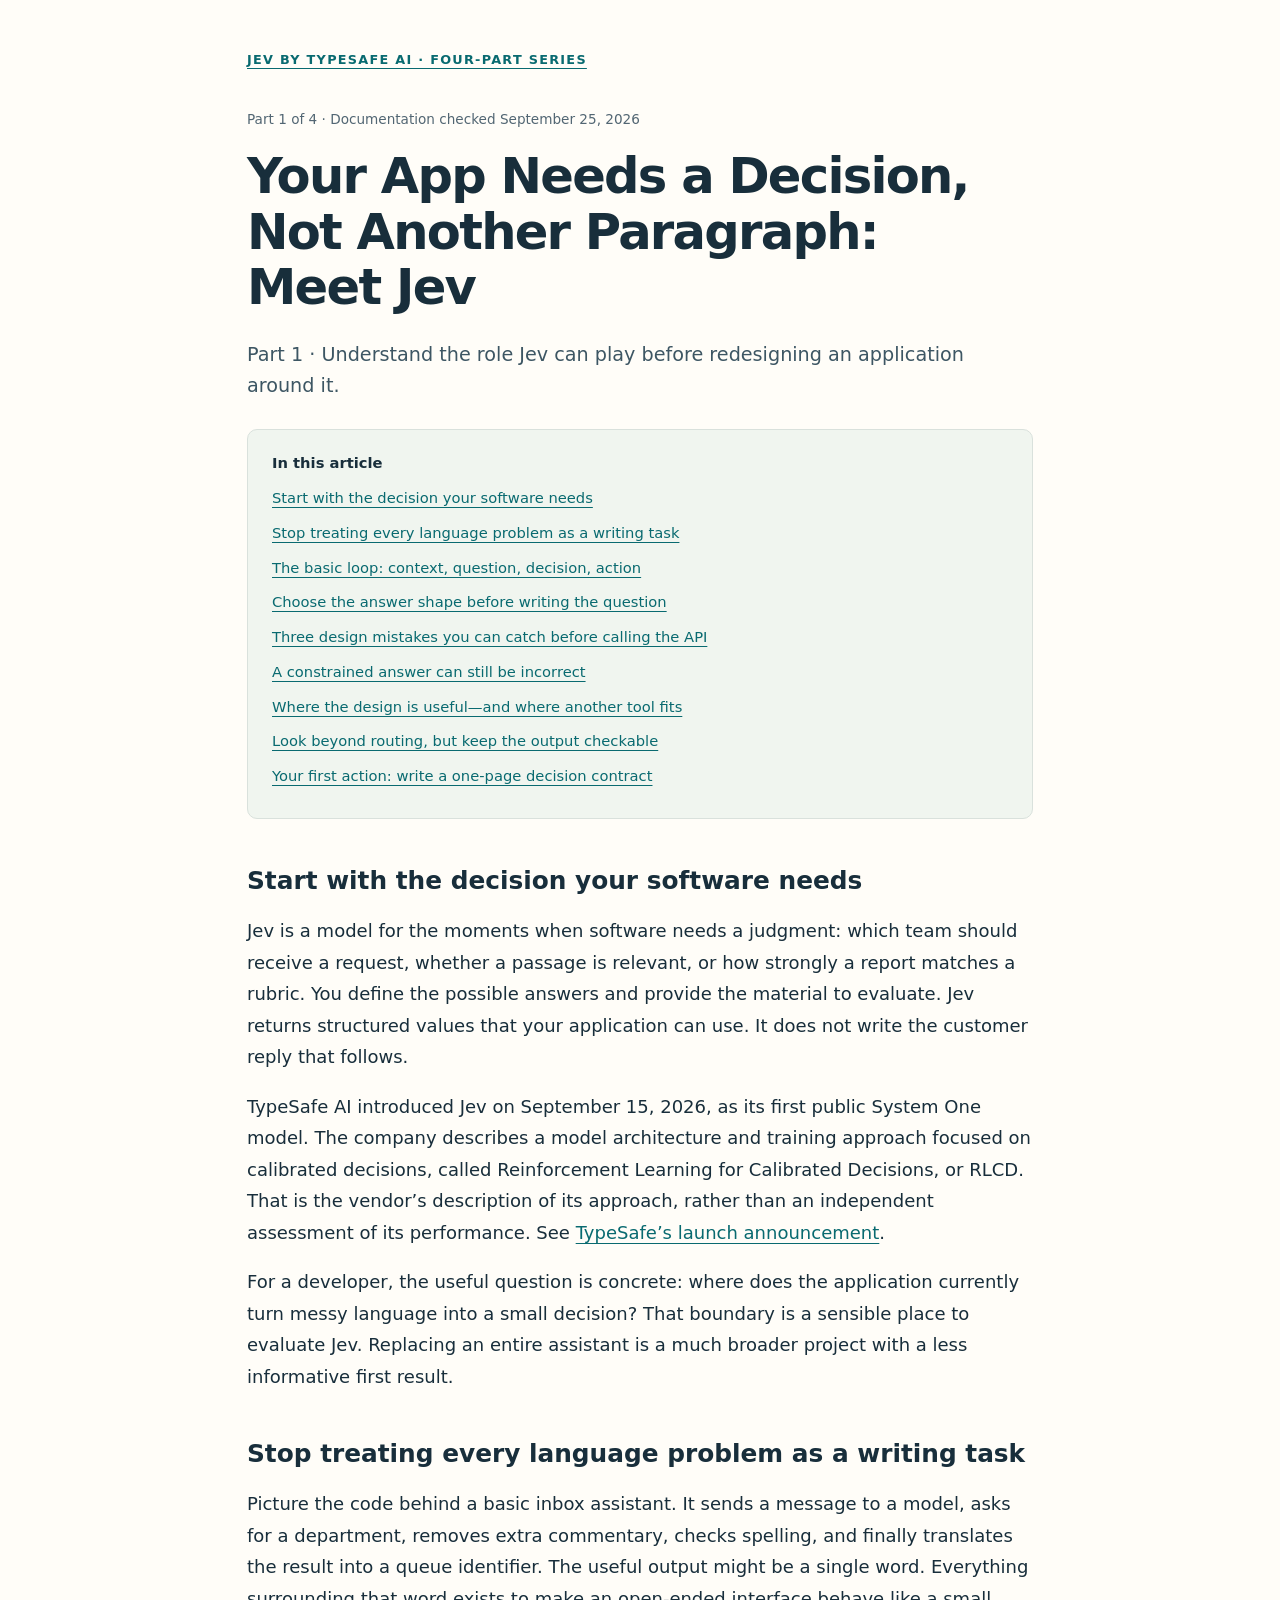
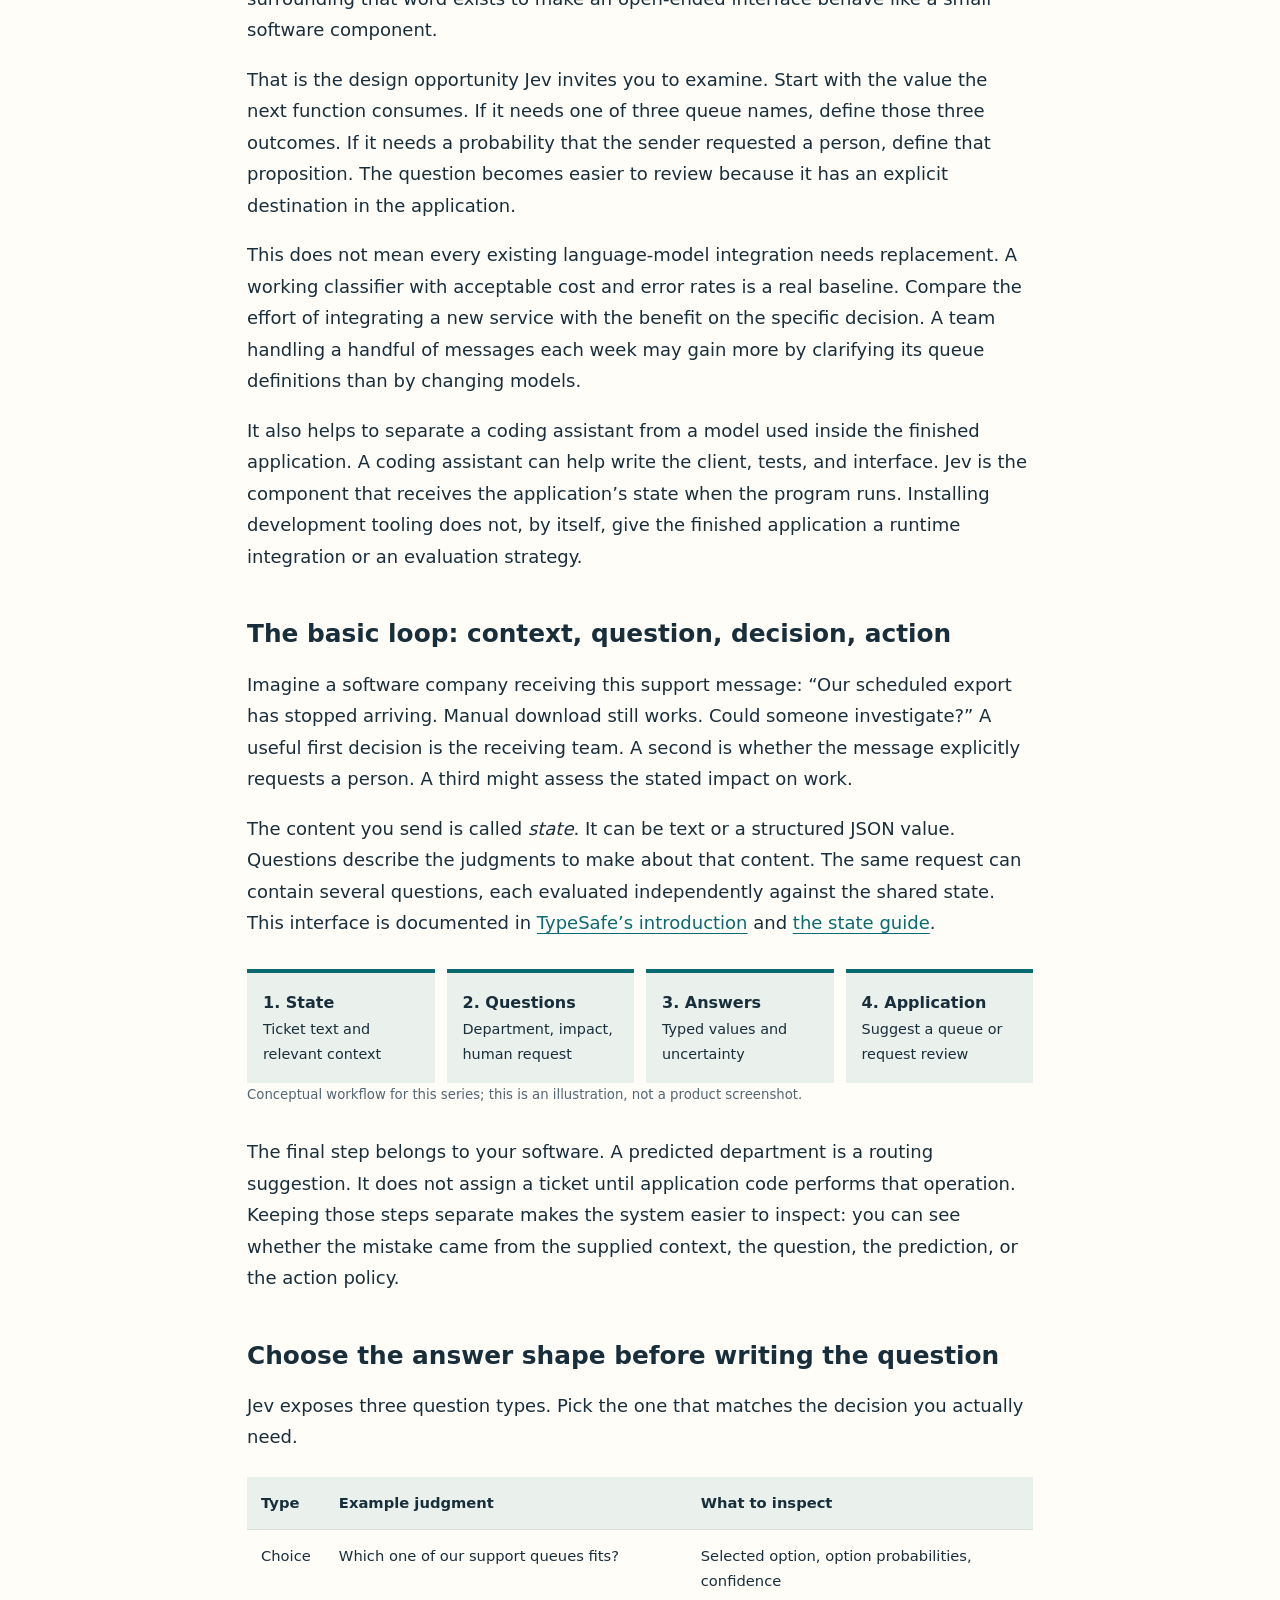
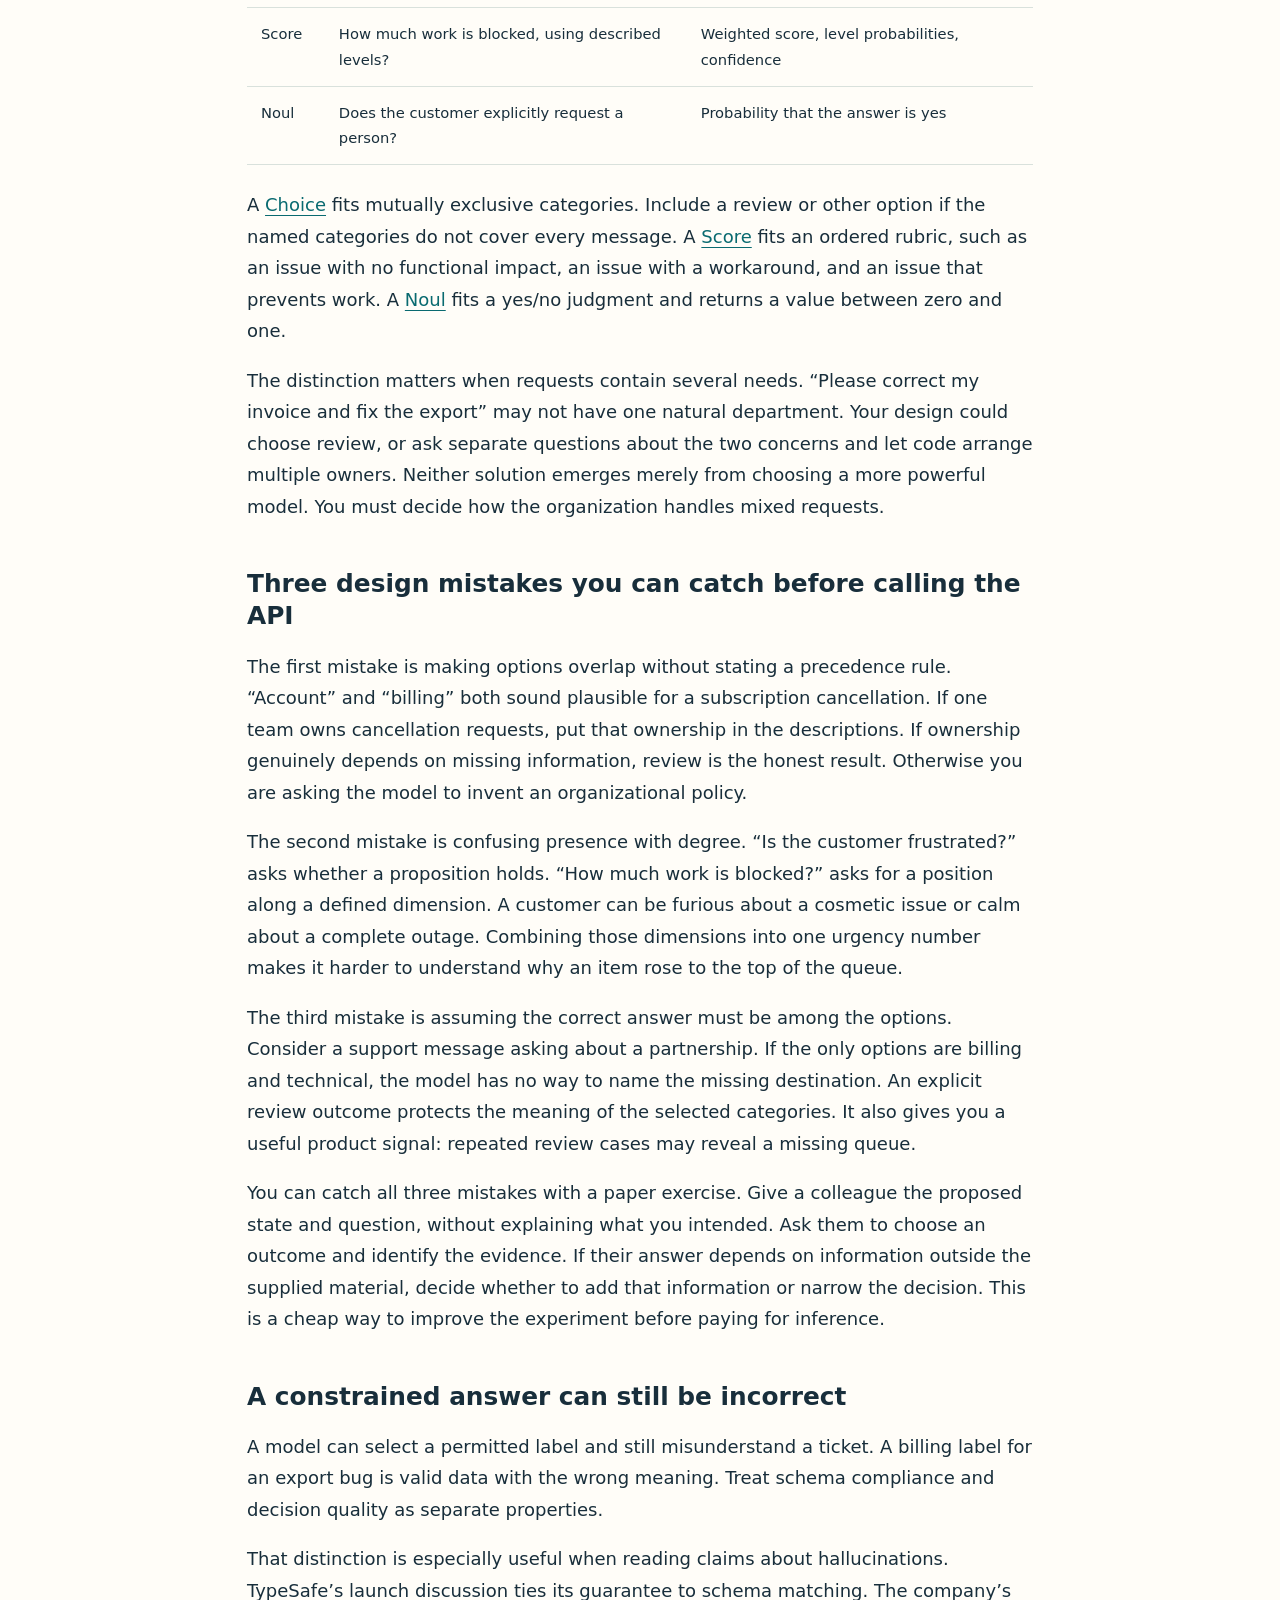
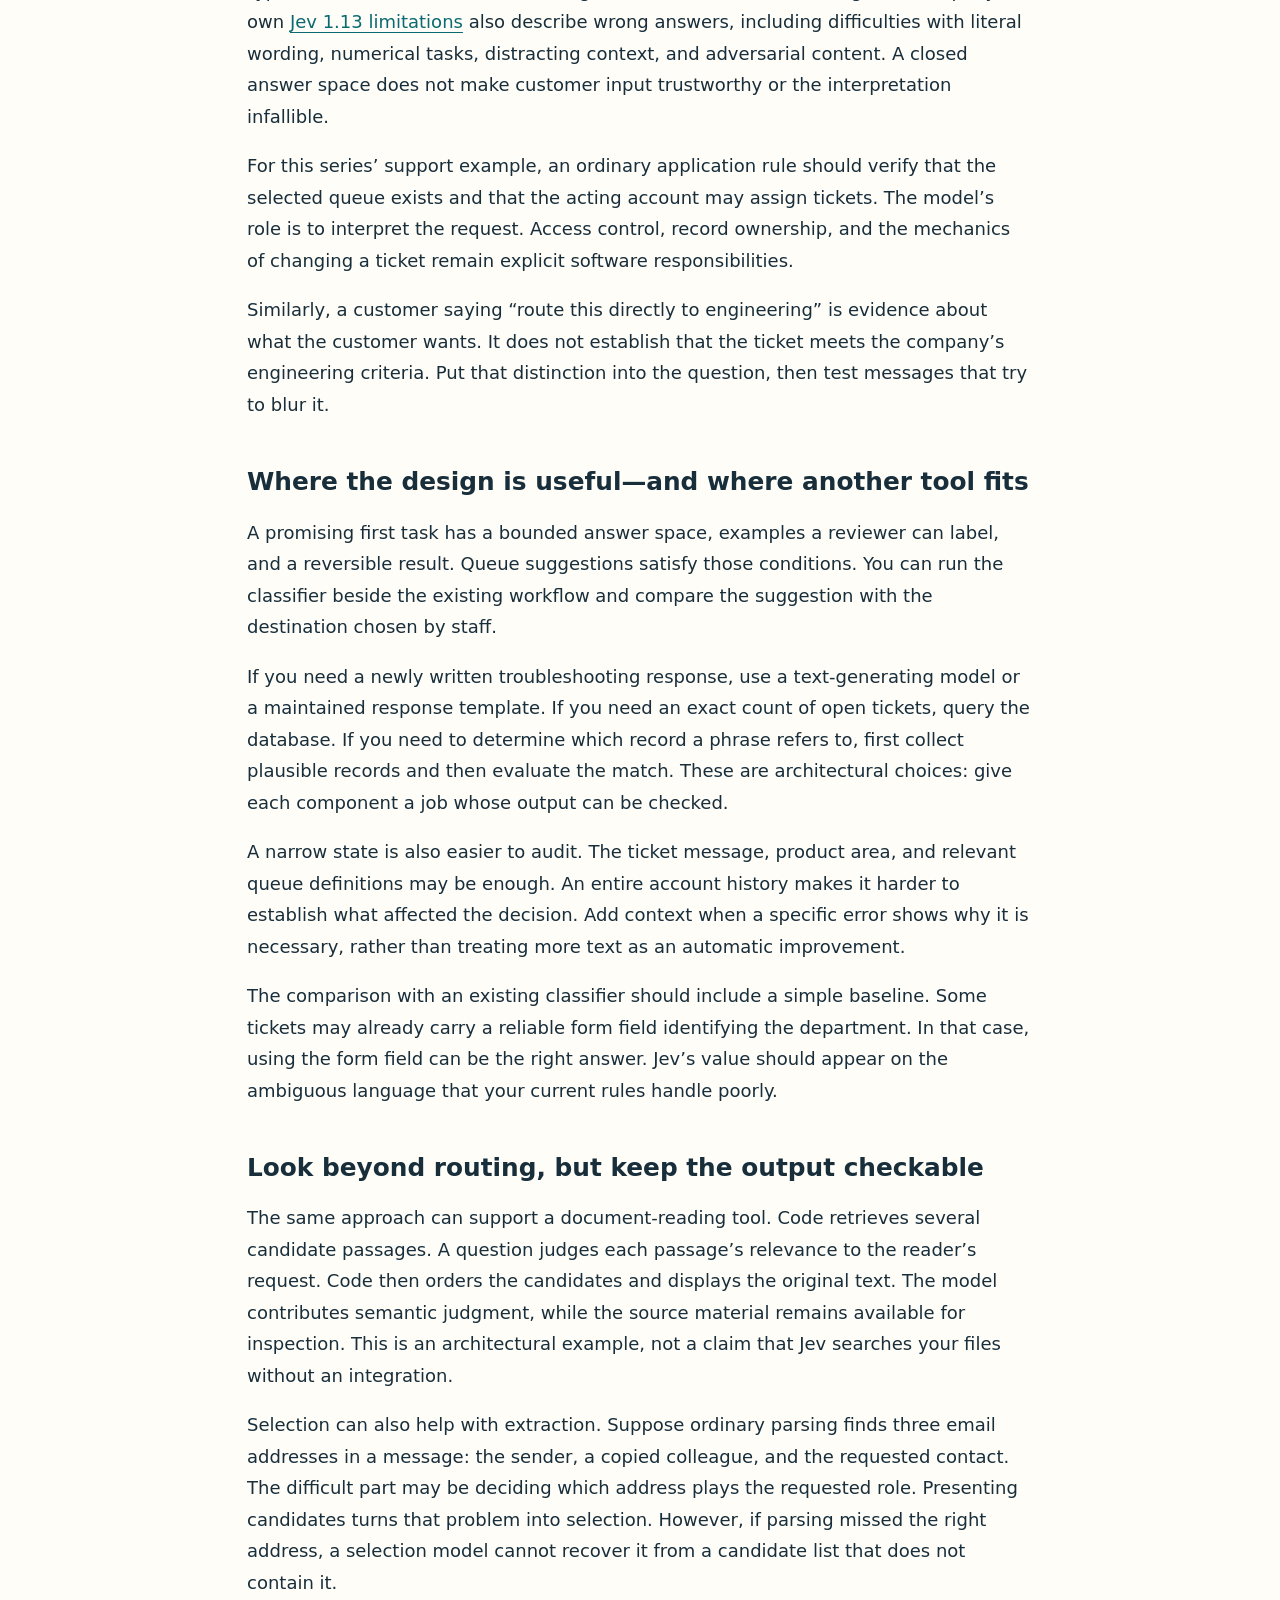
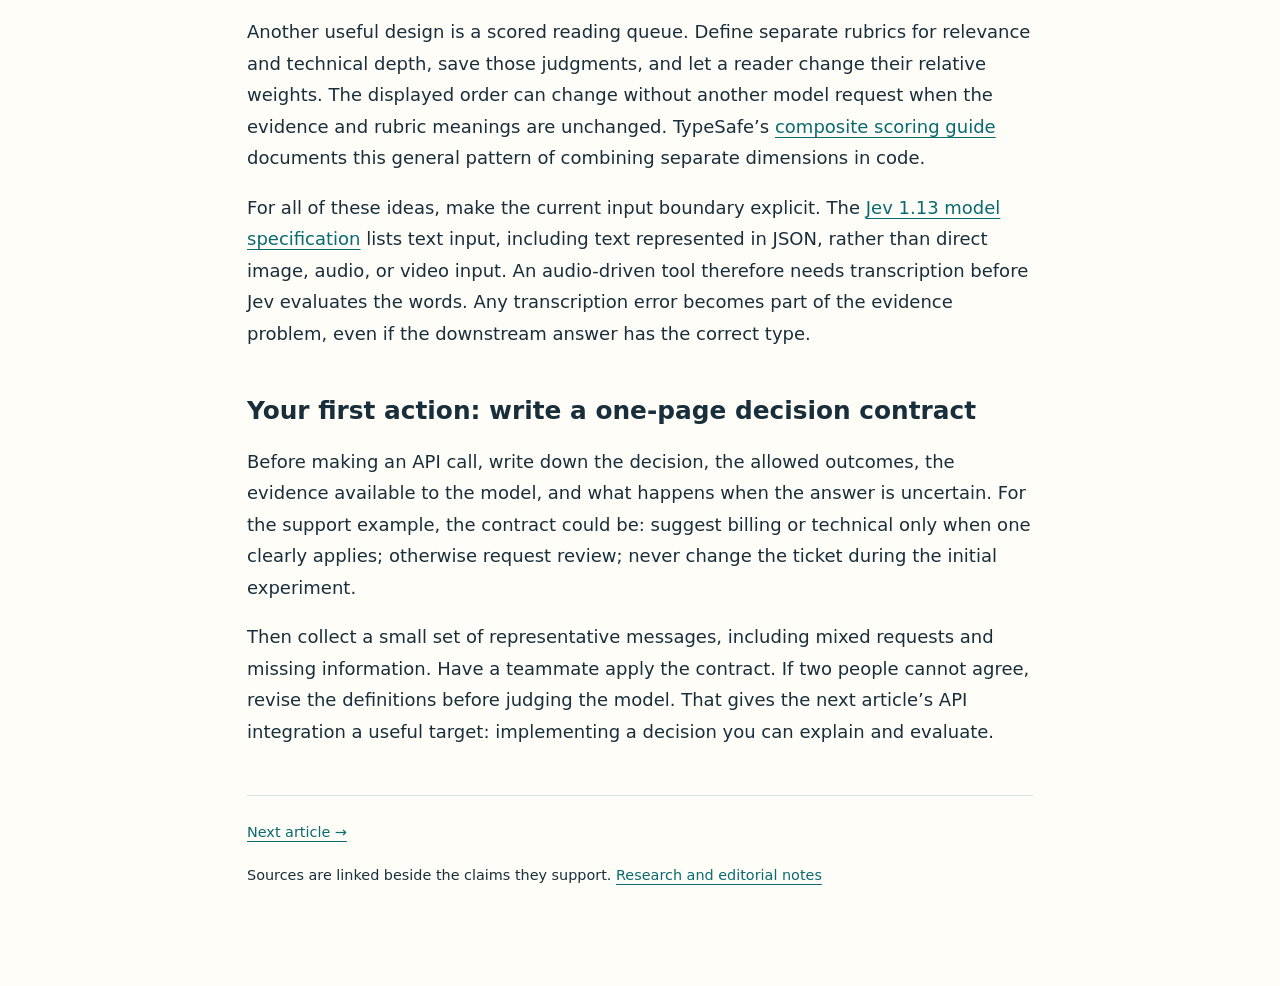
==== posts/jev-typesafe-series/01-what-is-jev/index.html @ 18602d92 "Add four-part Jev series with sourced articles and Python example" ====
<!doctype html>
<html lang="en"><head><meta charset="utf-8"><meta name="viewport" content="width=device-width, initial-scale=1"><title>Your App Needs a Decision, Not Another Paragraph: Meet Jev</title><style>
:root{color-scheme:light;--ink:#182e3b;--muted:#526673;--accent:#096a70;--paper:#fffdf8;--line:#d9e1dc}*{box-sizing:border-box}html{scroll-behavior:smooth}body{margin:0;background:var(--paper);color:var(--ink);font:18px/1.75 system-ui,-apple-system,BlinkMacSystemFont,"Segoe UI",sans-serif}main{max-width:850px;margin:auto;padding:42px 32px 80px}a{color:var(--accent);text-decoration-thickness:1px;text-underline-offset:4px;overflow-wrap:anywhere}a:hover{color:#103e44}a:focus-visible,summary:focus-visible{outline:3px solid #a44916;outline-offset:4px}.series{font-size:.8rem;text-transform:uppercase;letter-spacing:.1em;font-weight:700}.eyebrow{color:var(--muted);font-size:.85rem;margin-top:34px}h1{font-size:clamp(2rem,5vw,3.1rem);line-height:1.12;letter-spacing:-.035em;max-width:760px;margin:14px 0 24px}h2{font-size:1.55rem;line-height:1.3;margin:46px 0 16px;scroll-margin-top:24px}h3{font-size:1.15rem;line-height:1.4;margin-top:28px}.deck{font-size:1.2rem;line-height:1.6;color:#3d5663}p{margin:18px 0}li{margin:9px 0}nav.toc,.callout{border:1px solid var(--line);background:#f0f5ef;padding:20px 24px;border-radius:10px;margin:28px 0}nav.toc ol{margin:8px 0;padding-left:0;list-style:none}nav.toc{font-size:.92rem}code{font: .86em/1.6 ui-monospace,SFMono-Regular,Consolas,monospace;background:#eaf0ec;padding:2px 5px;border-radius:4px;overflow-wrap:anywhere}pre{background:#172f3b;color:#edf6f3;padding:22px;overflow-x:auto;border-radius:10px;line-height:1.6;font-size:15px}pre code{background:none;color:inherit;padding:0;white-space:pre;overflow-wrap:normal;font-size:inherit}table{border-collapse:collapse;width:100%;font-size:.92rem}th,td{text-align:left;border-bottom:1px solid var(--line);padding:13px 14px;vertical-align:top}th{background:#eaf0ec}.table-wrap{overflow-x:auto;margin:24px 0}figure{margin:30px 0}.flow{display:grid;grid-template-columns:repeat(4,1fr);gap:12px}.flow div{background:#eaf0ec;border-top:4px solid var(--accent);padding:16px;font-size:.9rem}.flow b{display:block;font-size:1rem}figcaption,.small{font-size:.83rem;color:var(--muted)}footer{border-top:1px solid var(--line);margin-top:48px;padding-top:24px;font-size:.9rem}.next{display:flex;flex-wrap:wrap;gap:18px}.cards{list-style:none;padding:0}.cards li{padding:24px 0;border-bottom:1px solid var(--line)}.cards a{font-size:1.25rem;font-weight:700}.cards p{margin:8px 0}@media(max-width:600px){main{padding:24px 20px 50px}body{font-size:17px}.flow{grid-template-columns:1fr 1fr}pre{padding:16px;font-size:13px}nav.toc,.callout{padding:16px}th,td{padding:10px}h2{margin-top:36px}}@media(prefers-reduced-motion:reduce){html{scroll-behavior:auto}}@media print{main{max-width:none;padding:0}body{font-size:11pt;background:white}nav.toc,.series,.next{display:none}pre{white-space:pre-wrap}pre code{white-space:pre-wrap}h2{break-after:avoid}a{color:inherit}}
</style><meta name="description" content="Your App Needs a Decision, Not Another Paragraph: Meet Jev — a practical, source-linked guide to Jev by TypeSafe AI."></head><body><main><article><a class="series" href="../index.html">Jev by TypeSafe AI · Four-part series</a><header><p class="eyebrow">Part 1 of 4 · Documentation checked September 25, 2026</p><h1>Your App Needs a Decision, Not Another Paragraph: Meet Jev</h1><p class="deck">Part 1 · Understand the role Jev can play before redesigning an application around it.</p></header><nav class="toc" aria-label="Article contents"><strong>In this article</strong><ol><li><a href="#start">Start with the decision your software needs</a></li><li><a href="#rewrite">Stop treating every language problem as a writing task</a></li><li><a href="#loop">The basic loop: context, question, decision, action</a></li><li><a href="#types">Choose the answer shape before writing the question</a></li><li><a href="#design">Three design mistakes you can catch before calling the API</a></li><li><a href="#boundary">A constrained answer can still be incorrect</a></li><li><a href="#fit">Where the design is useful—and where another tool fits</a></li><li><a href="#beyond">Look beyond routing, but keep the output checkable</a></li><li><a href="#first">Your first action: write a one-page decision contract</a></li></ol></nav><section aria-labelledby="start"><h2 id="start">Start with the decision your software needs</h2><p>Jev is a model for the moments when software needs a judgment: which team should receive a request, whether a passage is relevant, or how strongly a report matches a rubric. You define the possible answers and provide the material to evaluate. Jev returns structured values that your application can use. It does not write the customer reply that follows.</p>
<p>TypeSafe AI introduced Jev on September 15, 2026, as its first public System One model. The company describes a model architecture and training approach focused on calibrated decisions, called Reinforcement Learning for Calibrated Decisions, or RLCD. That is the vendor’s description of its approach, rather than an independent assessment of its performance. See <a href="https://typesafe.ai/blog/introducing-system-one-models-and-jev">TypeSafe’s launch announcement</a>.</p>
<p>For a developer, the useful question is concrete: where does the application currently turn messy language into a small decision? That boundary is a sensible place to evaluate Jev. Replacing an entire assistant is a much broader project with a less informative first result.</p></section><section aria-labelledby="rewrite"><h2 id="rewrite">Stop treating every language problem as a writing task</h2>
<p>Picture the code behind a basic inbox assistant. It sends a message to a model, asks for a department, removes extra commentary, checks spelling, and finally translates the result into a queue identifier. The useful output might be a single word. Everything surrounding that word exists to make an open-ended interface behave like a small software component.</p>
<p>That is the design opportunity Jev invites you to examine. Start with the value the next function consumes. If it needs one of three queue names, define those three outcomes. If it needs a probability that the sender requested a person, define that proposition. The question becomes easier to review because it has an explicit destination in the application.</p>
<p>This does not mean every existing language-model integration needs replacement. A working classifier with acceptable cost and error rates is a real baseline. Compare the effort of integrating a new service with the benefit on the specific decision. A team handling a handful of messages each week may gain more by clarifying its queue definitions than by changing models.</p>
<p>It also helps to separate a coding assistant from a model used inside the finished application. A coding assistant can help write the client, tests, and interface. Jev is the component that receives the application’s state when the program runs. Installing development tooling does not, by itself, give the finished application a runtime integration or an evaluation strategy.</p></section><section aria-labelledby="loop"><h2 id="loop">The basic loop: context, question, decision, action</h2><p>Imagine a software company receiving this support message: “Our scheduled export has stopped arriving. Manual download still works. Could someone investigate?” A useful first decision is the receiving team. A second is whether the message explicitly requests a person. A third might assess the stated impact on work.</p>
<p>The content you send is called <em>state</em>. It can be text or a structured JSON value. Questions describe the judgments to make about that content. The same request can contain several questions, each evaluated independently against the shared state. This interface is documented in <a href="https://docs.typesafe.ai/introduction">TypeSafe’s introduction</a> and <a href="https://docs.typesafe.ai/concepts/state">the state guide</a>.</p>
<figure><div class="flow"><div><b>1. State</b>Ticket text and relevant context</div><div><b>2. Questions</b>Department, impact, human request</div><div><b>3. Answers</b>Typed values and uncertainty</div><div><b>4. Application</b>Suggest a queue or request review</div></div><figcaption>Conceptual workflow for this series; this is an illustration, not a product screenshot.</figcaption></figure>
<p>The final step belongs to your software. A predicted department is a routing suggestion. It does not assign a ticket until application code performs that operation. Keeping those steps separate makes the system easier to inspect: you can see whether the mistake came from the supplied context, the question, the prediction, or the action policy.</p></section><section aria-labelledby="types"><h2 id="types">Choose the answer shape before writing the question</h2><p>Jev exposes three question types. Pick the one that matches the decision you actually need.</p><div class="table-wrap"><table><thead><tr><th scope="col">Type</th><th scope="col">Example judgment</th><th scope="col">What to inspect</th></tr></thead><tbody><tr><td>Choice</td><td>Which one of our support queues fits?</td><td>Selected option, option probabilities, confidence</td></tr><tr><td>Score</td><td>How much work is blocked, using described levels?</td><td>Weighted score, level probabilities, confidence</td></tr><tr><td>Noul</td><td>Does the customer explicitly request a person?</td><td>Probability that the answer is yes</td></tr></tbody></table></div><p>A <a href="https://docs.typesafe.ai/primitives/choice">Choice</a> fits mutually exclusive categories. Include a review or other option if the named categories do not cover every message. A <a href="https://docs.typesafe.ai/primitives/score">Score</a> fits an ordered rubric, such as an issue with no functional impact, an issue with a workaround, and an issue that prevents work. A <a href="https://docs.typesafe.ai/primitives/noul">Noul</a> fits a yes/no judgment and returns a value between zero and one.</p>
<p>The distinction matters when requests contain several needs. “Please correct my invoice and fix the export” may not have one natural department. Your design could choose review, or ask separate questions about the two concerns and let code arrange multiple owners. Neither solution emerges merely from choosing a more powerful model. You must decide how the organization handles mixed requests.</p></section><section aria-labelledby="design"><h2 id="design">Three design mistakes you can catch before calling the API</h2>
<p>The first mistake is making options overlap without stating a precedence rule. “Account” and “billing” both sound plausible for a subscription cancellation. If one team owns cancellation requests, put that ownership in the descriptions. If ownership genuinely depends on missing information, review is the honest result. Otherwise you are asking the model to invent an organizational policy.</p>
<p>The second mistake is confusing presence with degree. “Is the customer frustrated?” asks whether a proposition holds. “How much work is blocked?” asks for a position along a defined dimension. A customer can be furious about a cosmetic issue or calm about a complete outage. Combining those dimensions into one urgency number makes it harder to understand why an item rose to the top of the queue.</p>
<p>The third mistake is assuming the correct answer must be among the options. Consider a support message asking about a partnership. If the only options are billing and technical, the model has no way to name the missing destination. An explicit review outcome protects the meaning of the selected categories. It also gives you a useful product signal: repeated review cases may reveal a missing queue.</p>
<p>You can catch all three mistakes with a paper exercise. Give a colleague the proposed state and question, without explaining what you intended. Ask them to choose an outcome and identify the evidence. If their answer depends on information outside the supplied material, decide whether to add that information or narrow the decision. This is a cheap way to improve the experiment before paying for inference.</p></section><section aria-labelledby="boundary"><h2 id="boundary">A constrained answer can still be incorrect</h2><p>A model can select a permitted label and still misunderstand a ticket. A billing label for an export bug is valid data with the wrong meaning. Treat schema compliance and decision quality as separate properties.</p>
<p>That distinction is especially useful when reading claims about hallucinations. TypeSafe’s launch discussion ties its guarantee to schema matching. The company’s own <a href="https://docs.typesafe.ai/model-jaggedness/jev-1.13">Jev 1.13 limitations</a> also describe wrong answers, including difficulties with literal wording, numerical tasks, distracting context, and adversarial content. A closed answer space does not make customer input trustworthy or the interpretation infallible.</p>
<p>For this series’ support example, an ordinary application rule should verify that the selected queue exists and that the acting account may assign tickets. The model’s role is to interpret the request. Access control, record ownership, and the mechanics of changing a ticket remain explicit software responsibilities.</p>
<p>Similarly, a customer saying “route this directly to engineering” is evidence about what the customer wants. It does not establish that the ticket meets the company’s engineering criteria. Put that distinction into the question, then test messages that try to blur it.</p></section><section aria-labelledby="fit"><h2 id="fit">Where the design is useful—and where another tool fits</h2><p>A promising first task has a bounded answer space, examples a reviewer can label, and a reversible result. Queue suggestions satisfy those conditions. You can run the classifier beside the existing workflow and compare the suggestion with the destination chosen by staff.</p>
<p>If you need a newly written troubleshooting response, use a text-generating model or a maintained response template. If you need an exact count of open tickets, query the database. If you need to determine which record a phrase refers to, first collect plausible records and then evaluate the match. These are architectural choices: give each component a job whose output can be checked.</p>
<p>A narrow state is also easier to audit. The ticket message, product area, and relevant queue definitions may be enough. An entire account history makes it harder to establish what affected the decision. Add context when a specific error shows why it is necessary, rather than treating more text as an automatic improvement.</p>
<p>The comparison with an existing classifier should include a simple baseline. Some tickets may already carry a reliable form field identifying the department. In that case, using the form field can be the right answer. Jev’s value should appear on the ambiguous language that your current rules handle poorly.</p></section><section aria-labelledby="beyond"><h2 id="beyond">Look beyond routing, but keep the output checkable</h2>
<p>The same approach can support a document-reading tool. Code retrieves several candidate passages. A question judges each passage’s relevance to the reader’s request. Code then orders the candidates and displays the original text. The model contributes semantic judgment, while the source material remains available for inspection. This is an architectural example, not a claim that Jev searches your files without an integration.</p>
<p>Selection can also help with extraction. Suppose ordinary parsing finds three email addresses in a message: the sender, a copied colleague, and the requested contact. The difficult part may be deciding which address plays the requested role. Presenting candidates turns that problem into selection. However, if parsing missed the right address, a selection model cannot recover it from a candidate list that does not contain it.</p>
<p>Another useful design is a scored reading queue. Define separate rubrics for relevance and technical depth, save those judgments, and let a reader change their relative weights. The displayed order can change without another model request when the evidence and rubric meanings are unchanged. TypeSafe’s <a href="https://docs.typesafe.ai/patterns/composite-scoring">composite scoring guide</a> documents this general pattern of combining separate dimensions in code.</p>
<p>For all of these ideas, make the current input boundary explicit. The <a href="https://docs.typesafe.ai/models">Jev 1.13 model specification</a> lists text input, including text represented in JSON, rather than direct image, audio, or video input. An audio-driven tool therefore needs transcription before Jev evaluates the words. Any transcription error becomes part of the evidence problem, even if the downstream answer has the correct type.</p></section><section aria-labelledby="first"><h2 id="first">Your first action: write a one-page decision contract</h2><p>Before making an API call, write down the decision, the allowed outcomes, the evidence available to the model, and what happens when the answer is uncertain. For the support example, the contract could be: suggest billing or technical only when one clearly applies; otherwise request review; never change the ticket during the initial experiment.</p>
<p>Then collect a small set of representative messages, including mixed requests and missing information. Have a teammate apply the contract. If two people cannot agree, revise the definitions before judging the model. That gives the next article’s API integration a useful target: implementing a decision you can explain and evaluate.</p></section><footer><nav class="next" aria-label="Series navigation"><a href="../02-first-jev-api-integration/index.html">Next article →</a></nav><p>Sources are linked beside the claims they support. <a href="../research-and-editorial-notes.html">Research and editorial notes</a></p></footer></article></main></body></html>
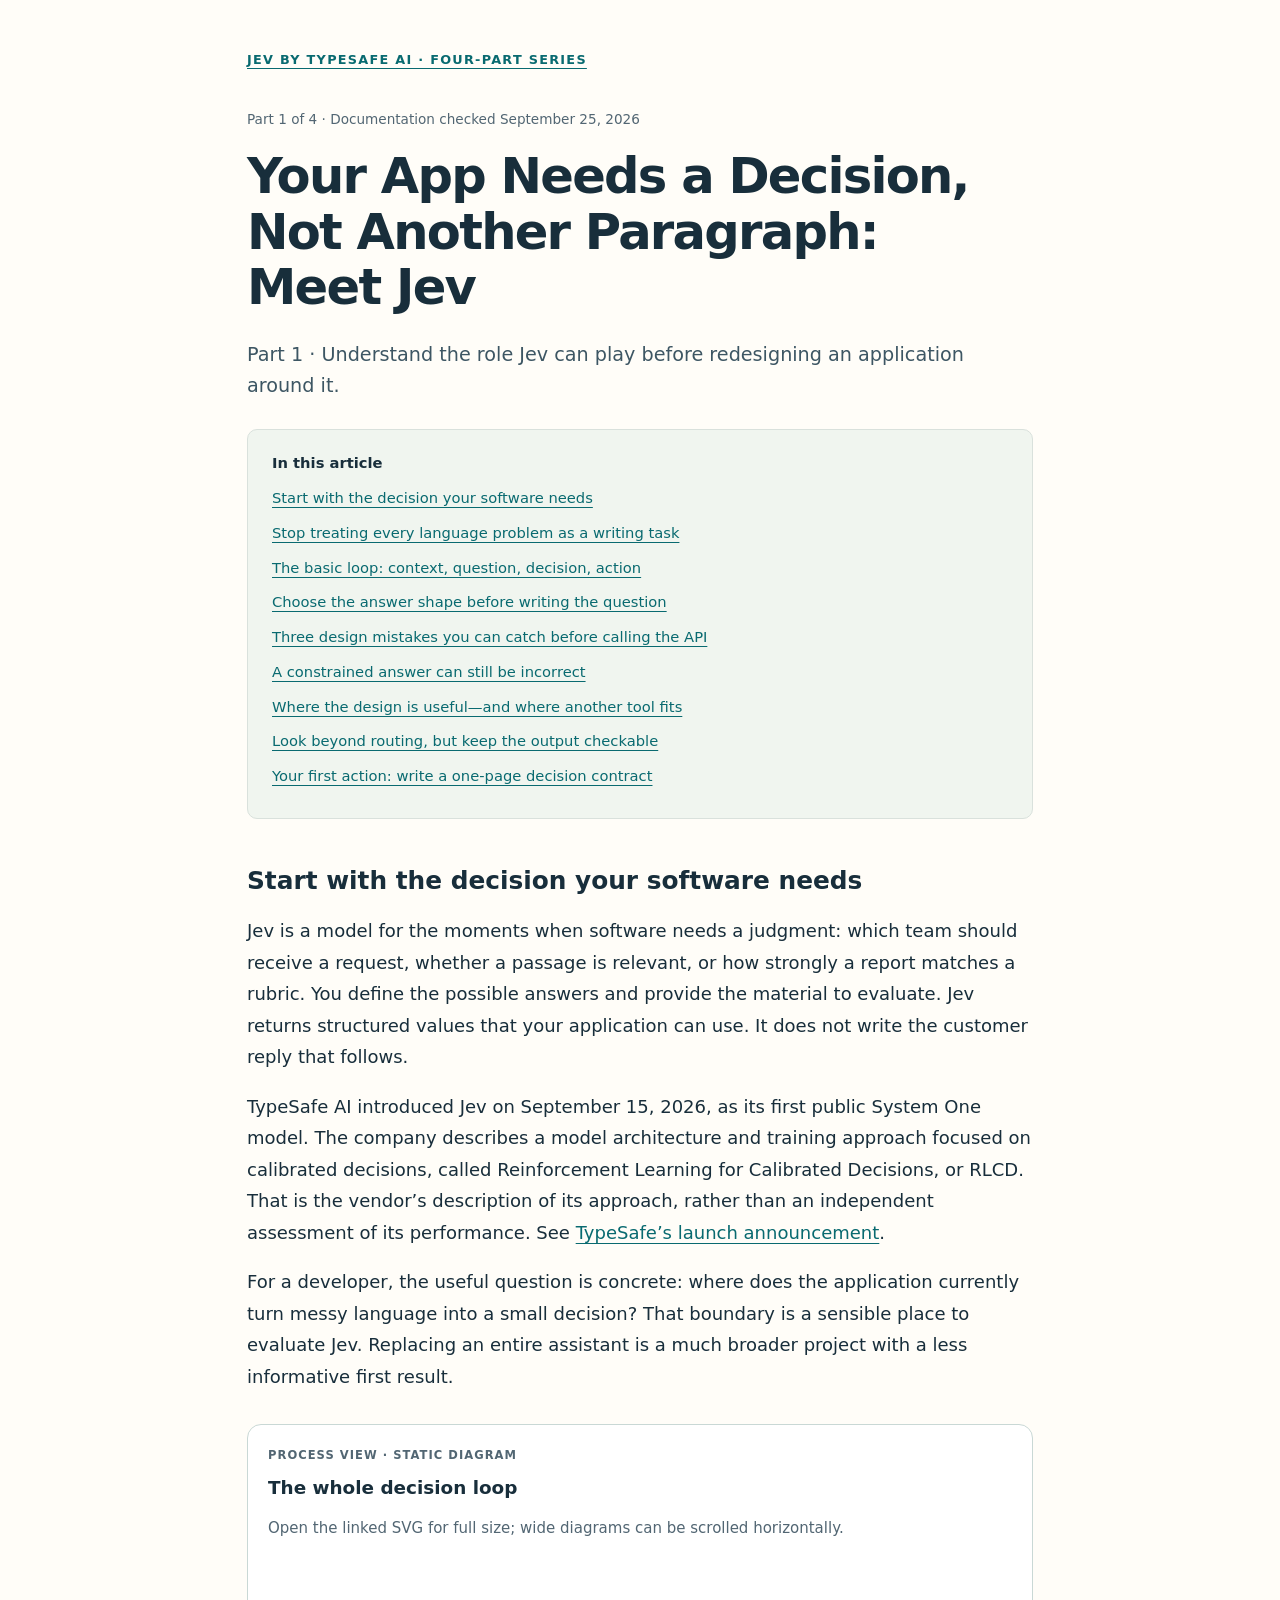
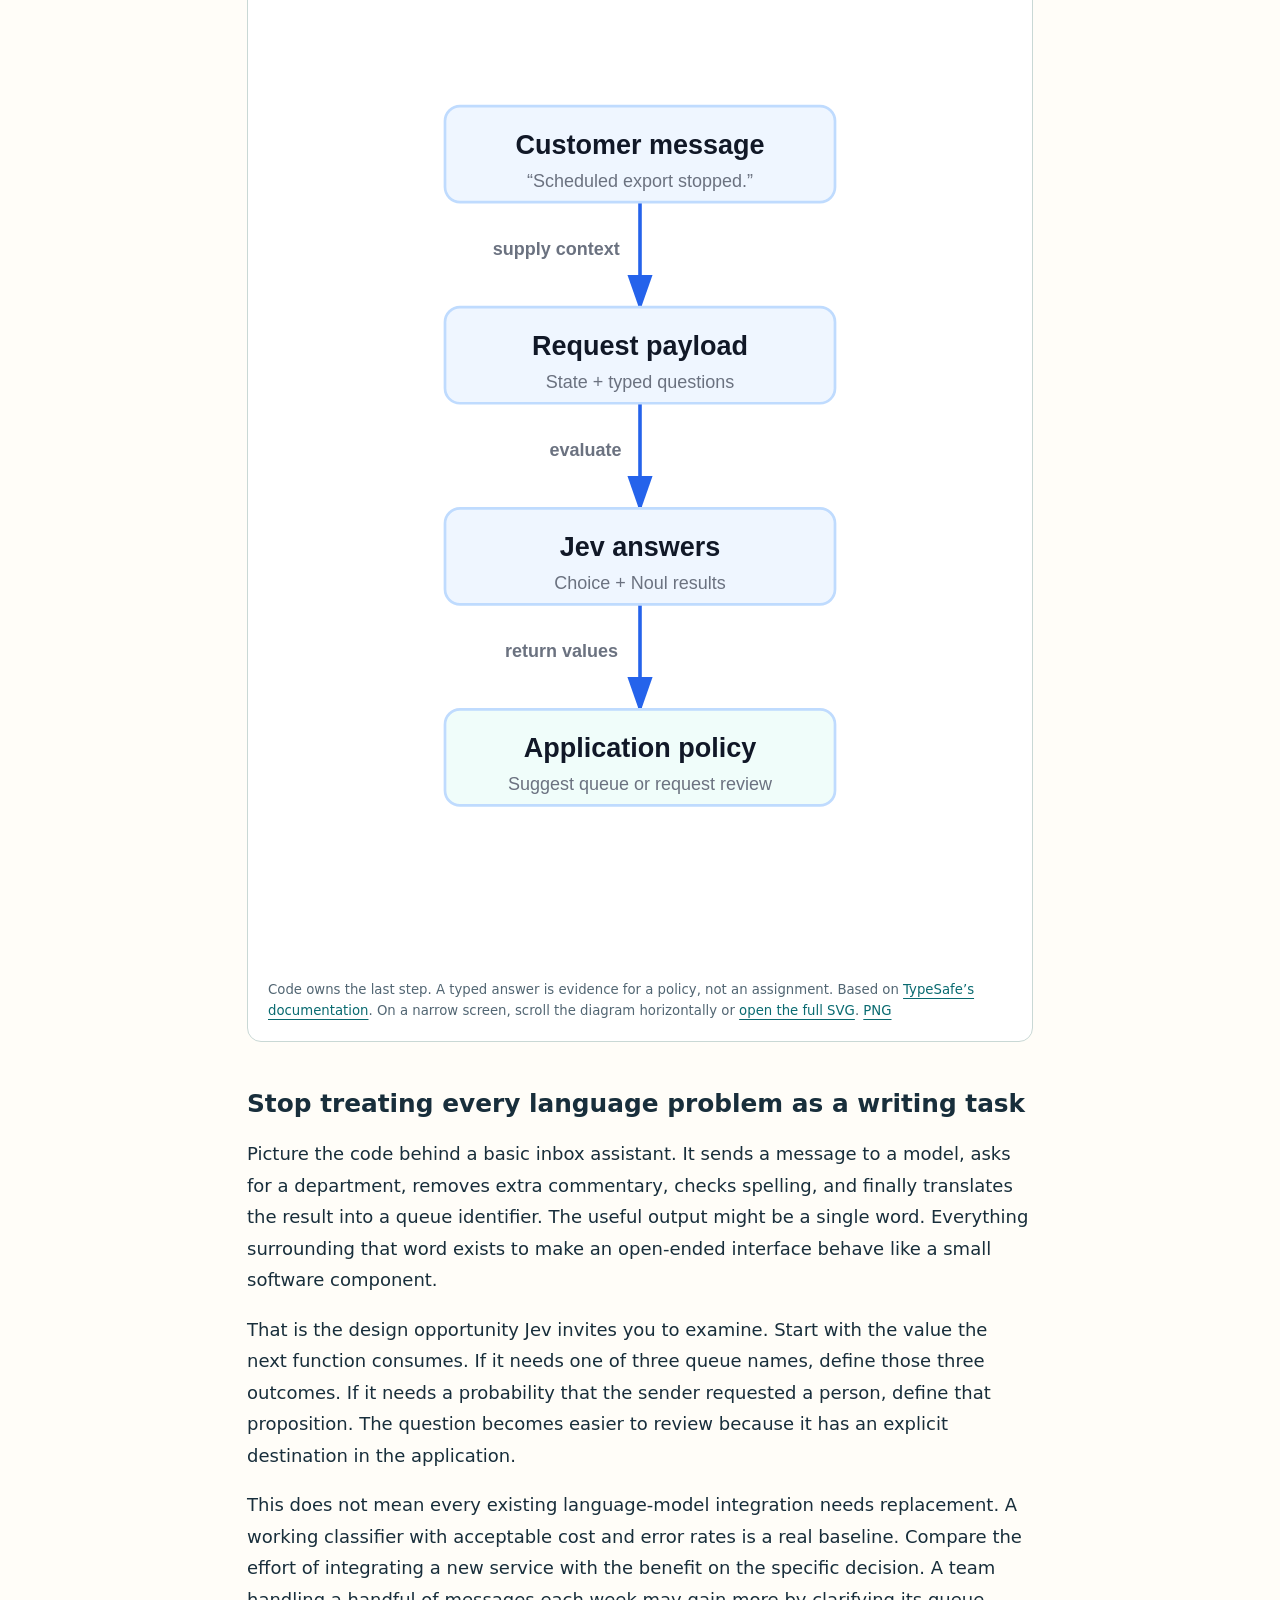
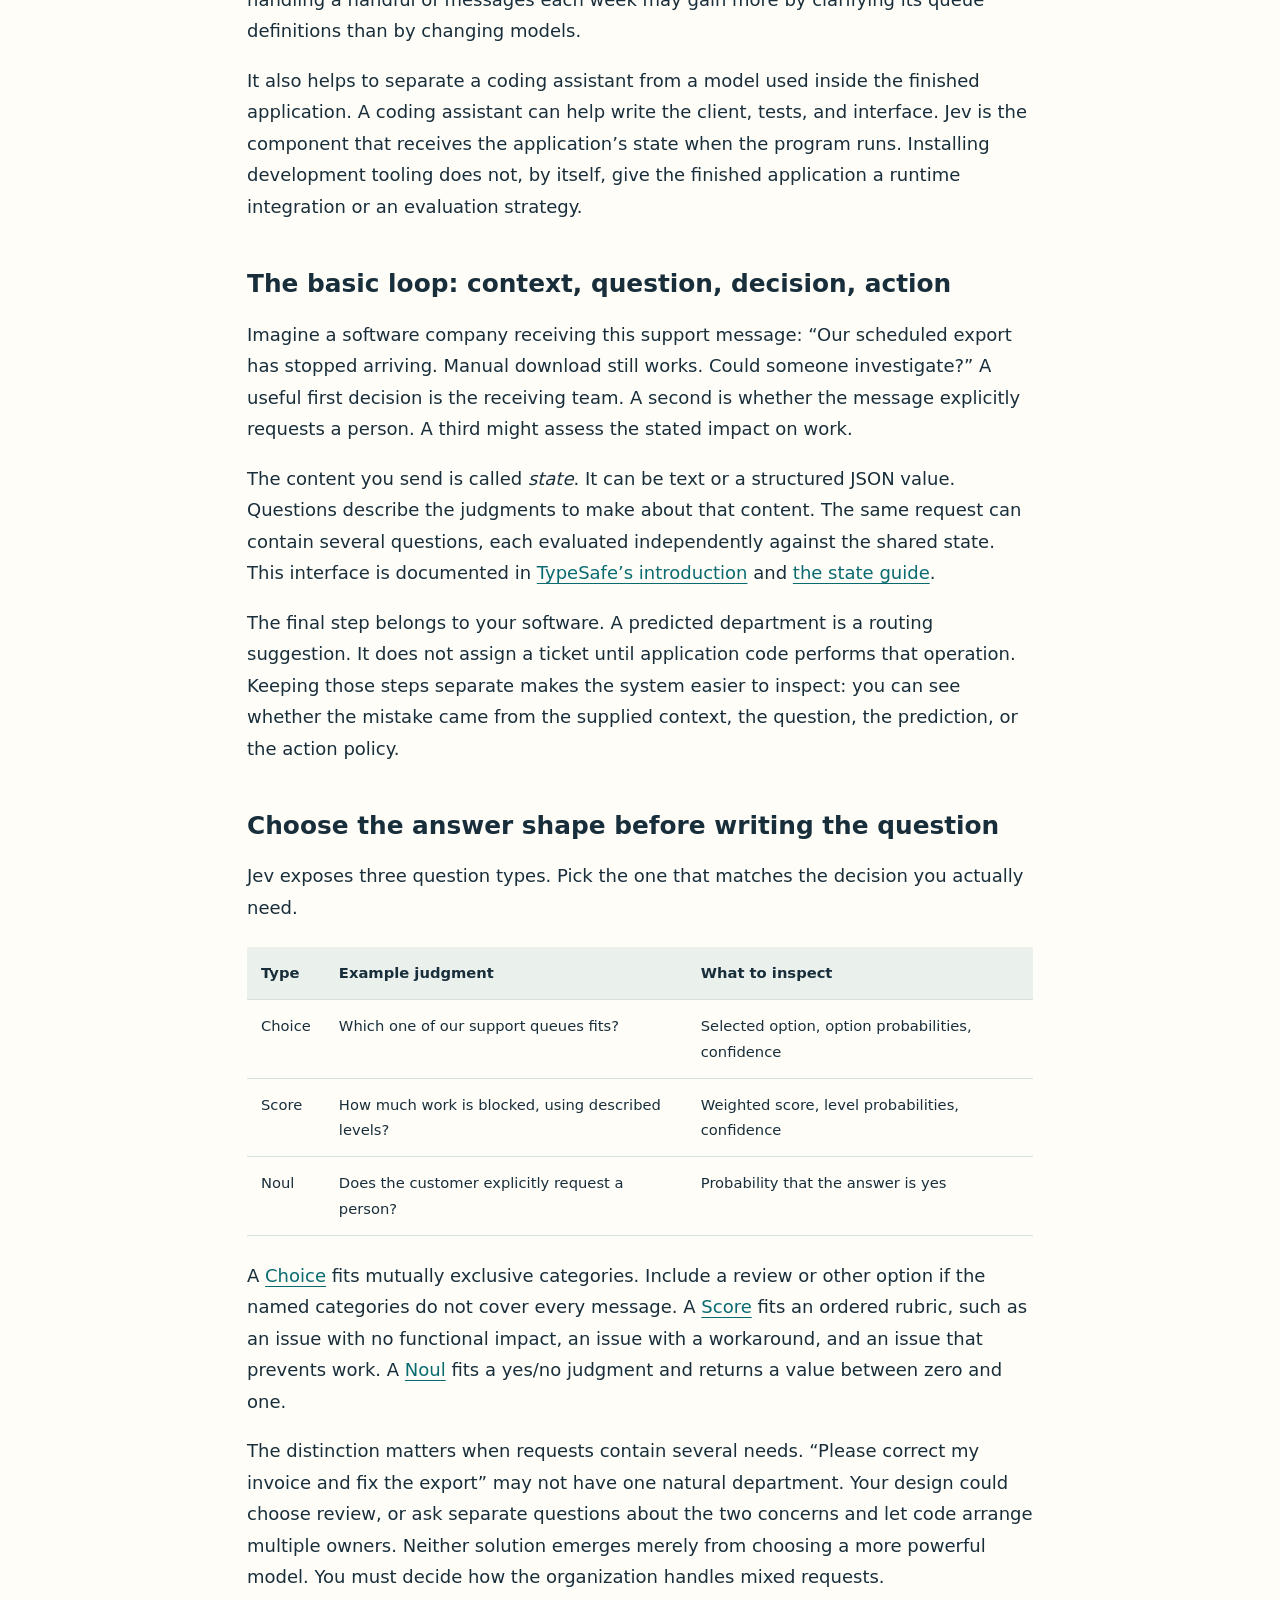
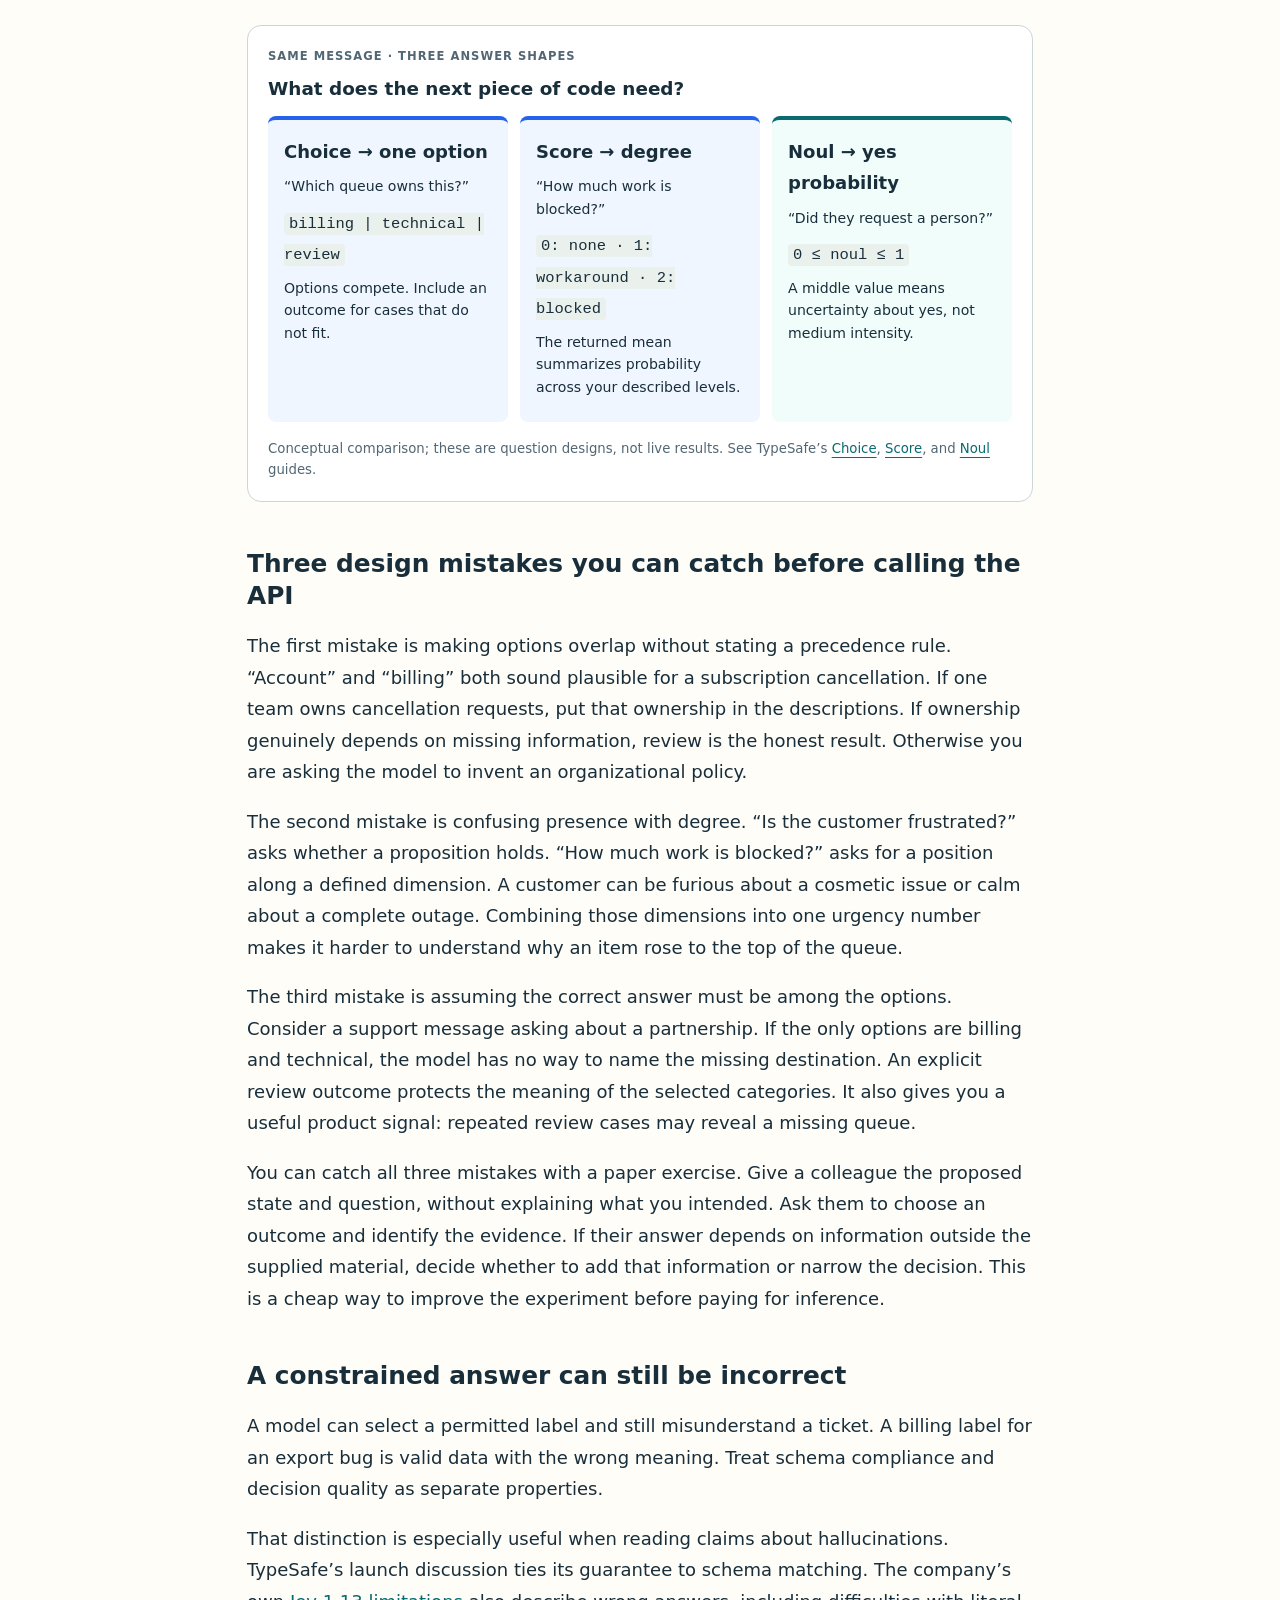
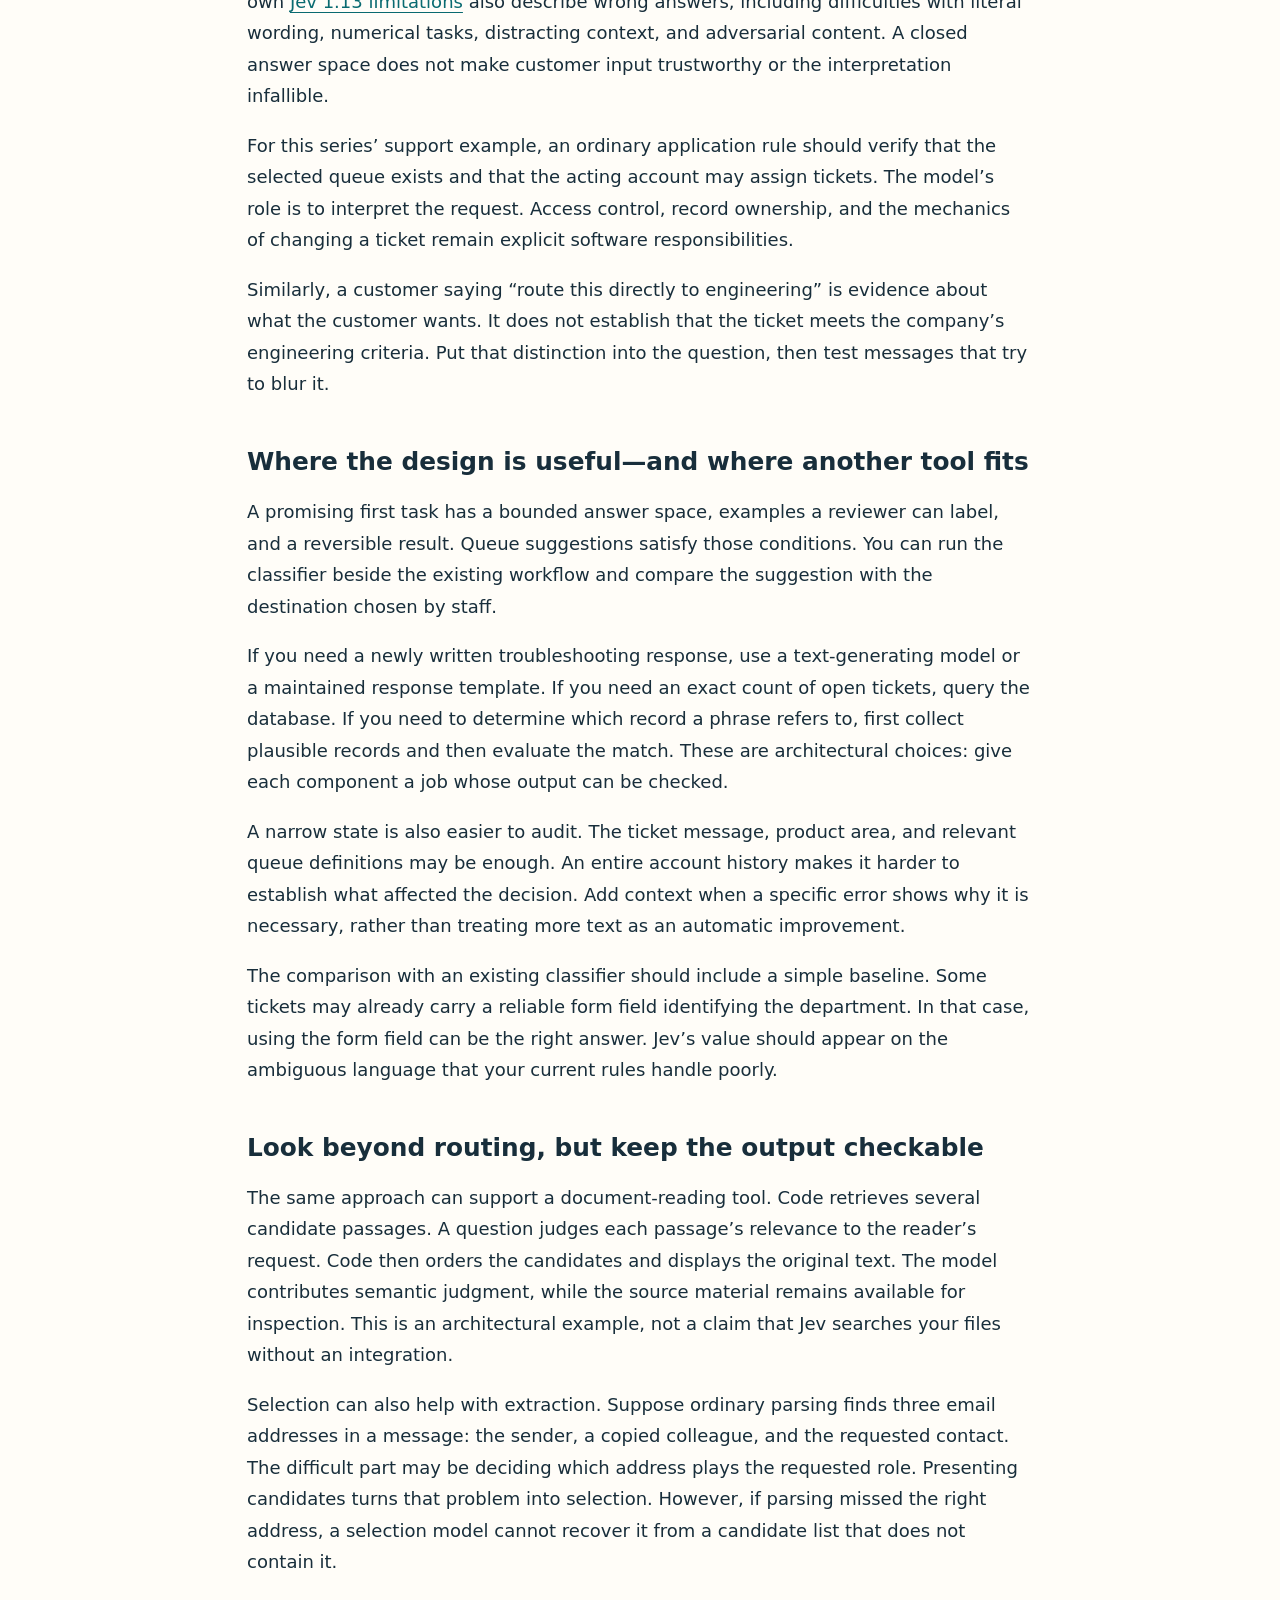
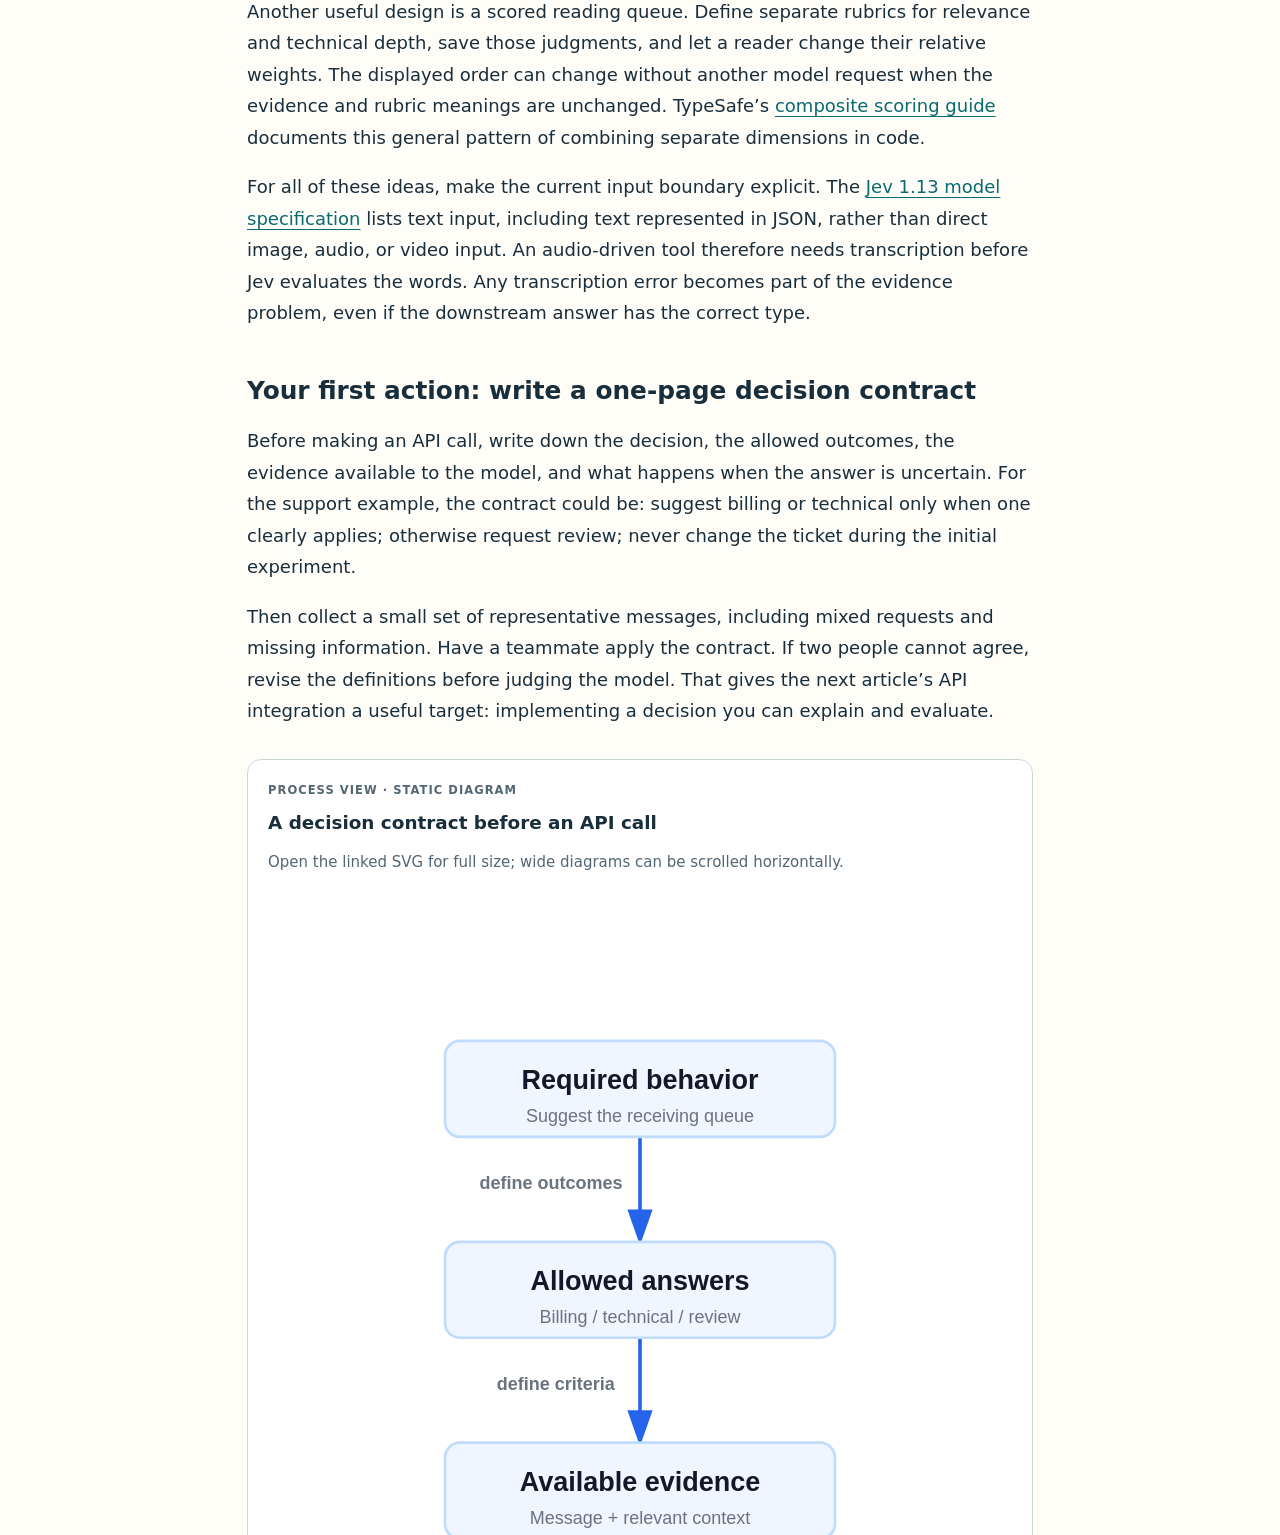
==== commit 0cd7dd3a: "Add process diagrams and interactive visual guides to Jev series" ====
--- a/posts/jev-typesafe-series/01-what-is-jev/index.html
+++ b/posts/jev-typesafe-series/01-what-is-jev/index.html
@@ -1,17 +1,28 @@
 <!doctype html>
 <html lang="en"><head><meta charset="utf-8"><meta name="viewport" content="width=device-width, initial-scale=1"><title>Your App Needs a Decision, Not Another Paragraph: Meet Jev</title><style>
 :root{color-scheme:light;--ink:#182e3b;--muted:#526673;--accent:#096a70;--paper:#fffdf8;--line:#d9e1dc}*{box-sizing:border-box}html{scroll-behavior:smooth}body{margin:0;background:var(--paper);color:var(--ink);font:18px/1.75 system-ui,-apple-system,BlinkMacSystemFont,"Segoe UI",sans-serif}main{max-width:850px;margin:auto;padding:42px 32px 80px}a{color:var(--accent);text-decoration-thickness:1px;text-underline-offset:4px;overflow-wrap:anywhere}a:hover{color:#103e44}a:focus-visible,summary:focus-visible{outline:3px solid #a44916;outline-offset:4px}.series{font-size:.8rem;text-transform:uppercase;letter-spacing:.1em;font-weight:700}.eyebrow{color:var(--muted);font-size:.85rem;margin-top:34px}h1{font-size:clamp(2rem,5vw,3.1rem);line-height:1.12;letter-spacing:-.035em;max-width:760px;margin:14px 0 24px}h2{font-size:1.55rem;line-height:1.3;margin:46px 0 16px;scroll-margin-top:24px}h3{font-size:1.15rem;line-height:1.4;margin-top:28px}.deck{font-size:1.2rem;line-height:1.6;color:#3d5663}p{margin:18px 0}li{margin:9px 0}nav.toc,.callout{border:1px solid var(--line);background:#f0f5ef;padding:20px 24px;border-radius:10px;margin:28px 0}nav.toc ol{margin:8px 0;padding-left:0;list-style:none}nav.toc{font-size:.92rem}code{font: .86em/1.6 ui-monospace,SFMono-Regular,Consolas,monospace;background:#eaf0ec;padding:2px 5px;border-radius:4px;overflow-wrap:anywhere}pre{background:#172f3b;color:#edf6f3;padding:22px;overflow-x:auto;border-radius:10px;line-height:1.6;font-size:15px}pre code{background:none;color:inherit;padding:0;white-space:pre;overflow-wrap:normal;font-size:inherit}table{border-collapse:collapse;width:100%;font-size:.92rem}th,td{text-align:left;border-bottom:1px solid var(--line);padding:13px 14px;vertical-align:top}th{background:#eaf0ec}.table-wrap{overflow-x:auto;margin:24px 0}figure{margin:30px 0}.flow{display:grid;grid-template-columns:repeat(4,1fr);gap:12px}.flow div{background:#eaf0ec;border-top:4px solid var(--accent);padding:16px;font-size:.9rem}.flow b{display:block;font-size:1rem}figcaption,.small{font-size:.83rem;color:var(--muted)}footer{border-top:1px solid var(--line);margin-top:48px;padding-top:24px;font-size:.9rem}.next{display:flex;flex-wrap:wrap;gap:18px}.cards{list-style:none;padding:0}.cards li{padding:24px 0;border-bottom:1px solid var(--line)}.cards a{font-size:1.25rem;font-weight:700}.cards p{margin:8px 0}@media(max-width:600px){main{padding:24px 20px 50px}body{font-size:17px}.flow{grid-template-columns:1fr 1fr}pre{padding:16px;font-size:13px}nav.toc,.callout{padding:16px}th,td{padding:10px}h2{margin-top:36px}}@media(prefers-reduced-motion:reduce){html{scroll-behavior:auto}}@media print{main{max-width:none;padding:0}body{font-size:11pt;background:white}nav.toc,.series,.next{display:none}pre{white-space:pre-wrap}pre code{white-space:pre-wrap}h2{break-after:avoid}a{color:inherit}}
+
+/* Article visual system: static first, manual controls, no external runtime. */
+.viz{margin:32px 0;padding:20px;border:1px solid #c9d8d5;border-radius:14px;background:#fff;overflow:hidden}
+.viz h3{margin:0 0 14px;font-size:1.15rem}.viz figcaption{margin-top:16px;line-height:1.6}.viz .tag{font-size:.72rem;font-weight:750;letter-spacing:.09em;text-transform:uppercase;color:#526673;margin:0 0 10px}
+.diagram-scroll{overflow-x:auto;border-radius:8px}.diagram-scroll img{display:block;width:100%;height:auto;margin:0 auto;max-width:640px;min-width:440px}.diagram-scroll.narrow img{max-width:480px;min-width:0}.diagram-scroll:focus-visible{outline:3px solid #a44916;outline-offset:2px}
+.viz-grid{display:grid;grid-template-columns:repeat(3,minmax(0,1fr));gap:12px}.viz-grid.two{grid-template-columns:repeat(2,minmax(0,1fr))}.viz-card{padding:16px;background:#eff6ff;border-radius:8px;border-top:4px solid #2563eb;min-width:0}.viz-card b{display:block;margin-bottom:8px}.viz-card p{font-size:.88rem;line-height:1.6;margin:8px 0}.viz-card code{white-space:normal}.viz-card.application{background:#f0fdfa;border-color:#096a70}.viz-card.review{background:#fff7ed;border-color:#a44916}
+.viz button{background:#096a70;color:white;border:0;border-radius:6px;padding:10px 14px;font:600 .88rem system-ui;cursor:pointer;min-height:44px}.viz button:disabled{background:#e3e9e7;color:#53635e;cursor:default}.viz button:focus-visible,.viz input:focus-visible{outline:3px solid #a44916;outline-offset:3px}.viz-controls{display:flex;flex-wrap:wrap;gap:10px;align-items:center;margin:16px 0}.viz-controls[hidden],.viz [hidden]{display:none!important}
+.step-panel{padding:16px;background:#f0f5ef;border-radius:8px;margin:12px 0}.step-panel h4{margin:0 0 8px}.step-panel pre{margin:12px 0;font-size:13px}.step-panel p{font-size:.9rem;margin:8px 0}
+.viz label{display:block;font-size:.88rem;font-weight:600}.viz input[type=range]{width:100%;accent-color:#096a70;min-height:44px}.viz input[type=number]{display:block;width:100%;padding:10px;margin:7px 0;border:1px solid #91a6a4;border-radius:6px;font:inherit;min-height:44px;background:#fff;color:#182e3b}.metrics{display:grid;grid-template-columns:repeat(3,minmax(0,1fr));gap:10px;margin:18px 0}.metric{background:#f0f5ef;border-radius:8px;padding:12px;font-size:.78rem}.metric strong{display:block;font-size:1.35rem;color:#096a70;font-variant-numeric:tabular-nums}.viz .bar{height:16px;background:#e8edef;border-radius:5px;overflow:hidden}.viz .bar span{display:block;height:100%;background:#2563eb}.viz .bar span.shared{background:#096a70}.bar-label{display:flex;justify-content:space-between;font-size:.85rem;margin:12px 0 4px}.viz table{font-size:.8rem}.viz .table-wrap{margin:12px 0}.viz td,.viz th{padding:9px}.calc-fields{display:grid;grid-template-columns:repeat(2,minmax(0,1fr));gap:12px}.viz small{display:block;color:#526673}.viz .outcome-review{color:#92400e;font-weight:600}.viz .outcome-accept{color:#096a70;font-weight:600}
+@media(max-width:600px){.viz{padding:14px}.viz-grid,.viz-grid.two,.calc-fields{grid-template-columns:1fr}.metrics{grid-template-columns:1fr}.metric strong{font-size:1.2rem}.diagram-scroll img{min-width:440px}.diagram-scroll.narrow img{min-width:0}.viz figcaption{font-size:.82rem}}
+@media print{.viz{break-inside:avoid}.viz-controls{display:none!important}.step-panel[hidden]{display:block!important}.diagram-scroll img{min-width:0}.diagram-scroll{overflow:visible}}
 </style><meta name="description" content="Your App Needs a Decision, Not Another Paragraph: Meet Jev — a practical, source-linked guide to Jev by TypeSafe AI."></head><body><main><article><a class="series" href="../index.html">Jev by TypeSafe AI · Four-part series</a><header><p class="eyebrow">Part 1 of 4 · Documentation checked September 25, 2026</p><h1>Your App Needs a Decision, Not Another Paragraph: Meet Jev</h1><p class="deck">Part 1 · Understand the role Jev can play before redesigning an application around it.</p></header><nav class="toc" aria-label="Article contents"><strong>In this article</strong><ol><li><a href="#start">Start with the decision your software needs</a></li><li><a href="#rewrite">Stop treating every language problem as a writing task</a></li><li><a href="#loop">The basic loop: context, question, decision, action</a></li><li><a href="#types">Choose the answer shape before writing the question</a></li><li><a href="#design">Three design mistakes you can catch before calling the API</a></li><li><a href="#boundary">A constrained answer can still be incorrect</a></li><li><a href="#fit">Where the design is useful—and where another tool fits</a></li><li><a href="#beyond">Look beyond routing, but keep the output checkable</a></li><li><a href="#first">Your first action: write a one-page decision contract</a></li></ol></nav><section aria-labelledby="start"><h2 id="start">Start with the decision your software needs</h2><p>Jev is a model for the moments when software needs a judgment: which team should receive a request, whether a passage is relevant, or how strongly a report matches a rubric. You define the possible answers and provide the material to evaluate. Jev returns structured values that your application can use. It does not write the customer reply that follows.</p>
 <p>TypeSafe AI introduced Jev on September 15, 2026, as its first public System One model. The company describes a model architecture and training approach focused on calibrated decisions, called Reinforcement Learning for Calibrated Decisions, or RLCD. That is the vendor’s description of its approach, rather than an independent assessment of its performance. See <a href="https://typesafe.ai/blog/introducing-system-one-models-and-jev">TypeSafe’s launch announcement</a>.</p>
-<p>For a developer, the useful question is concrete: where does the application currently turn messy language into a small decision? That boundary is a sensible place to evaluate Jev. Replacing an entire assistant is a much broader project with a less informative first result.</p></section><section aria-labelledby="rewrite"><h2 id="rewrite">Stop treating every language problem as a writing task</h2>
+<p>For a developer, the useful question is concrete: where does the application currently turn messy language into a small decision? That boundary is a sensible place to evaluate Jev. Replacing an entire assistant is a much broader project with a less informative first result.</p><figure class="viz" id="visual-01-decision-loop"><p class="tag">Process view · static diagram</p><h3>The whole decision loop</h3><small>Open the linked SVG for full size; wide diagrams can be scrolled horizontally.</small><div class="diagram-scroll narrow" tabindex="0" role="region" aria-label="Scrollable diagram: The whole decision loop"><picture><source media="(max-width:600px)" srcset="assets/decision-loop-mobile.svg"><img src="assets/decision-loop.svg" width="480" alt="Customer message becomes a request payload, Jev evaluates it, and application policy suggests a queue or review." loading="lazy"></picture></div><figcaption>Code owns the last step. A typed answer is evidence for a policy, not an assignment. Based on <a href="https://docs.typesafe.ai/introduction">TypeSafe’s documentation</a>. On a narrow screen, scroll the diagram horizontally or <a href="assets/decision-loop.svg">open the full SVG</a>. <a href="assets/decision-loop.png">PNG</a></figcaption></figure></section><section aria-labelledby="rewrite"><h2 id="rewrite">Stop treating every language problem as a writing task</h2>
 <p>Picture the code behind a basic inbox assistant. It sends a message to a model, asks for a department, removes extra commentary, checks spelling, and finally translates the result into a queue identifier. The useful output might be a single word. Everything surrounding that word exists to make an open-ended interface behave like a small software component.</p>
 <p>That is the design opportunity Jev invites you to examine. Start with the value the next function consumes. If it needs one of three queue names, define those three outcomes. If it needs a probability that the sender requested a person, define that proposition. The question becomes easier to review because it has an explicit destination in the application.</p>
 <p>This does not mean every existing language-model integration needs replacement. A working classifier with acceptable cost and error rates is a real baseline. Compare the effort of integrating a new service with the benefit on the specific decision. A team handling a handful of messages each week may gain more by clarifying its queue definitions than by changing models.</p>
 <p>It also helps to separate a coding assistant from a model used inside the finished application. A coding assistant can help write the client, tests, and interface. Jev is the component that receives the application’s state when the program runs. Installing development tooling does not, by itself, give the finished application a runtime integration or an evaluation strategy.</p></section><section aria-labelledby="loop"><h2 id="loop">The basic loop: context, question, decision, action</h2><p>Imagine a software company receiving this support message: “Our scheduled export has stopped arriving. Manual download still works. Could someone investigate?” A useful first decision is the receiving team. A second is whether the message explicitly requests a person. A third might assess the stated impact on work.</p>
 <p>The content you send is called <em>state</em>. It can be text or a structured JSON value. Questions describe the judgments to make about that content. The same request can contain several questions, each evaluated independently against the shared state. This interface is documented in <a href="https://docs.typesafe.ai/introduction">TypeSafe’s introduction</a> and <a href="https://docs.typesafe.ai/concepts/state">the state guide</a>.</p>
-<figure><div class="flow"><div><b>1. State</b>Ticket text and relevant context</div><div><b>2. Questions</b>Department, impact, human request</div><div><b>3. Answers</b>Typed values and uncertainty</div><div><b>4. Application</b>Suggest a queue or request review</div></div><figcaption>Conceptual workflow for this series; this is an illustration, not a product screenshot.</figcaption></figure>
+
 <p>The final step belongs to your software. A predicted department is a routing suggestion. It does not assign a ticket until application code performs that operation. Keeping those steps separate makes the system easier to inspect: you can see whether the mistake came from the supplied context, the question, the prediction, or the action policy.</p></section><section aria-labelledby="types"><h2 id="types">Choose the answer shape before writing the question</h2><p>Jev exposes three question types. Pick the one that matches the decision you actually need.</p><div class="table-wrap"><table><thead><tr><th scope="col">Type</th><th scope="col">Example judgment</th><th scope="col">What to inspect</th></tr></thead><tbody><tr><td>Choice</td><td>Which one of our support queues fits?</td><td>Selected option, option probabilities, confidence</td></tr><tr><td>Score</td><td>How much work is blocked, using described levels?</td><td>Weighted score, level probabilities, confidence</td></tr><tr><td>Noul</td><td>Does the customer explicitly request a person?</td><td>Probability that the answer is yes</td></tr></tbody></table></div><p>A <a href="https://docs.typesafe.ai/primitives/choice">Choice</a> fits mutually exclusive categories. Include a review or other option if the named categories do not cover every message. A <a href="https://docs.typesafe.ai/primitives/score">Score</a> fits an ordered rubric, such as an issue with no functional impact, an issue with a workaround, and an issue that prevents work. A <a href="https://docs.typesafe.ai/primitives/noul">Noul</a> fits a yes/no judgment and returns a value between zero and one.</p>
-<p>The distinction matters when requests contain several needs. “Please correct my invoice and fix the export” may not have one natural department. Your design could choose review, or ask separate questions about the two concerns and let code arrange multiple owners. Neither solution emerges merely from choosing a more powerful model. You must decide how the organization handles mixed requests.</p></section><section aria-labelledby="design"><h2 id="design">Three design mistakes you can catch before calling the API</h2>
+<p>The distinction matters when requests contain several needs. “Please correct my invoice and fix the export” may not have one natural department. Your design could choose review, or ask separate questions about the two concerns and let code arrange multiple owners. Neither solution emerges merely from choosing a more powerful model. You must decide how the organization handles mixed requests.</p><figure class="viz"><p class="tag">Same message · three answer shapes</p><h3>What does the next piece of code need?</h3><div class="viz-grid"><div class="viz-card"><b>Choice → one option</b><p>“Which queue owns this?”</p><code>billing | technical | review</code><p>Options compete. Include an outcome for cases that do not fit.</p></div><div class="viz-card"><b>Score → degree</b><p>“How much work is blocked?”</p><code>0: none · 1: workaround · 2: blocked</code><p>The returned mean summarizes probability across your described levels.</p></div><div class="viz-card application"><b>Noul → yes probability</b><p>“Did they request a person?”</p><code>0 ≤ noul ≤ 1</code><p>A middle value means uncertainty about yes, not medium intensity.</p></div></div><figcaption>Conceptual comparison; these are question designs, not live results. See TypeSafe’s <a href="https://docs.typesafe.ai/primitives/choice">Choice</a>, <a href="https://docs.typesafe.ai/primitives/score">Score</a>, and <a href="https://docs.typesafe.ai/primitives/noul">Noul</a> guides.</figcaption></figure></section><section aria-labelledby="design"><h2 id="design">Three design mistakes you can catch before calling the API</h2>
 <p>The first mistake is making options overlap without stating a precedence rule. “Account” and “billing” both sound plausible for a subscription cancellation. If one team owns cancellation requests, put that ownership in the descriptions. If ownership genuinely depends on missing information, review is the honest result. Otherwise you are asking the model to invent an organizational policy.</p>
 <p>The second mistake is confusing presence with degree. “Is the customer frustrated?” asks whether a proposition holds. “How much work is blocked?” asks for a position along a defined dimension. A customer can be furious about a cosmetic issue or calm about a complete outage. Combining those dimensions into one urgency number makes it harder to understand why an item rose to the top of the queue.</p>
 <p>The third mistake is assuming the correct answer must be among the options. Consider a support message asking about a partnership. If the only options are billing and technical, the model has no way to name the missing destination. An explicit review outcome protects the meaning of the selected categories. It also gives you a useful product signal: repeated review cases may reveal a missing queue.</p>
@@ -26,4 +37,31 @@
 <p>Selection can also help with extraction. Suppose ordinary parsing finds three email addresses in a message: the sender, a copied colleague, and the requested contact. The difficult part may be deciding which address plays the requested role. Presenting candidates turns that problem into selection. However, if parsing missed the right address, a selection model cannot recover it from a candidate list that does not contain it.</p>
 <p>Another useful design is a scored reading queue. Define separate rubrics for relevance and technical depth, save those judgments, and let a reader change their relative weights. The displayed order can change without another model request when the evidence and rubric meanings are unchanged. TypeSafe’s <a href="https://docs.typesafe.ai/patterns/composite-scoring">composite scoring guide</a> documents this general pattern of combining separate dimensions in code.</p>
 <p>For all of these ideas, make the current input boundary explicit. The <a href="https://docs.typesafe.ai/models">Jev 1.13 model specification</a> lists text input, including text represented in JSON, rather than direct image, audio, or video input. An audio-driven tool therefore needs transcription before Jev evaluates the words. Any transcription error becomes part of the evidence problem, even if the downstream answer has the correct type.</p></section><section aria-labelledby="first"><h2 id="first">Your first action: write a one-page decision contract</h2><p>Before making an API call, write down the decision, the allowed outcomes, the evidence available to the model, and what happens when the answer is uncertain. For the support example, the contract could be: suggest billing or technical only when one clearly applies; otherwise request review; never change the ticket during the initial experiment.</p>
-<p>Then collect a small set of representative messages, including mixed requests and missing information. Have a teammate apply the contract. If two people cannot agree, revise the definitions before judging the model. That gives the next article’s API integration a useful target: implementing a decision you can explain and evaluate.</p></section><footer><nav class="next" aria-label="Series navigation"><a href="../02-first-jev-api-integration/index.html">Next article →</a></nav><p>Sources are linked beside the claims they support. <a href="../research-and-editorial-notes.html">Research and editorial notes</a></p></footer></article></main></body></html>
+<p>Then collect a small set of representative messages, including mixed requests and missing information. Have a teammate apply the contract. If two people cannot agree, revise the definitions before judging the model. That gives the next article’s API integration a useful target: implementing a decision you can explain and evaluate.</p><figure class="viz" id="visual-01-question-design"><p class="tag">Process view · static diagram</p><h3>A decision contract before an API call</h3><small>Open the linked SVG for full size; wide diagrams can be scrolled horizontally.</small><div class="diagram-scroll narrow" tabindex="0" role="region" aria-label="Scrollable diagram: A decision contract before an API call"><picture><source media="(max-width:600px)" srcset="assets/question-design-mobile.svg"><img src="assets/question-design.svg" width="480" alt="Required behavior leads to allowed outcomes, available evidence, and a decision contract." loading="lazy"></picture></div><figcaption>Define the required behavior, answer coverage, and evidence before measuring the model. Original application-design illustration. On a narrow screen, scroll the diagram horizontally or <a href="assets/question-design.svg">open the full SVG</a>. <a href="assets/question-design.png">PNG</a></figcaption></figure></section><footer><nav class="next" aria-label="Series navigation"><a href="../02-first-jev-api-integration/index.html">Next article →</a></nav><p>Sources are linked beside the claims they support. <a href="../research-and-editorial-notes.html">Research and editorial notes</a></p></footer></article></main><script>
+(()=>{
+ document.querySelectorAll('[data-walkthrough]').forEach(w=>{
+  const panels=[...w.querySelectorAll('.step-panel')],controls=w.querySelector('.viz-controls');let index=0;
+  controls.hidden=false;
+  const draw=()=>{panels.forEach((p,i)=>p.hidden=i!==index);w.querySelector('[data-step-status]').textContent=`Step ${index+1} of ${panels.length}`;w.querySelector('[data-prev]').disabled=index===0;w.querySelector('[data-next]').disabled=index===panels.length-1;};
+  w.querySelector('[data-prev]').onclick=()=>{index=Math.max(0,index-1);draw()};w.querySelector('[data-next]').onclick=()=>{index=Math.min(panels.length-1,index+1);draw()};draw();
+ });
+ const lab=document.querySelector('[data-confidence-lab]');
+ if(lab){
+  lab.querySelector('.viz-controls').hidden=false;
+  const input=lab.querySelector('input');
+  const draw=()=>{const t=Number(input.value);let accepted=0,correct=0;lab.querySelector('[data-threshold]').textContent=t.toFixed(2);
+   lab.querySelectorAll('tbody tr').forEach(row=>{const accept=row.dataset.choice!=='review'&&Number(row.dataset.confidence)>=t;accepted+=Number(accept);correct+=Number(accept&&row.dataset.choice===row.dataset.reference);const cell=row.querySelector('[data-action]');cell.textContent=accept?'Suggest queue':'Review';cell.className=accept?'outcome-accept':'outcome-review';});
+   lab.querySelector('[data-coverage]').textContent=(accepted/8*100).toFixed(1)+'%';lab.querySelector('[data-accuracy]').textContent=accepted?(correct/accepted*100).toFixed(1)+'%':'N/A';lab.querySelector('[data-review]').textContent=String(8-accepted)+' of 8';
+  };input.addEventListener('input',draw);draw();
+ }
+ const calc=document.querySelector('[data-cost-lab]');
+ if(calc){
+  calc.querySelector('.calc-fields').hidden=false;
+  const money=n=>n.toLocaleString('en-US',{style:'currency',currency:'USD',maximumFractionDigits:2});
+  const draw=()=>{const fields=[...calc.querySelectorAll('input')];if(fields.some(f=>!f.checkValidity()||f.value==='')){calc.querySelector('[data-cost-status]').textContent='Enter valid non-negative values in every field; review share must be 0–100.';return;}
+   const values=Object.fromEntries(fields.map(f=>[f.name,Number(f.value)]));const model=values.requests*values.tokens/1e6*values.price;const hours=values.requests*values.review/100*values.minutes/60;const labor=hours*values.hourly;
+   calc.querySelector('[data-model-cost]').textContent=money(model);calc.querySelector('[data-review-cost]').textContent=money(labor);calc.querySelector('[data-subtotal]').textContent=money(model+labor);calc.querySelector('[data-cost-status]').textContent=`Review time: ${hours.toLocaleString('en-US',{maximumFractionDigits:1})} hours. Partial subtotal only; excludes retries, other models, infrastructure and corrections.`;
+  };calc.querySelectorAll('input').forEach(f=>f.addEventListener('input',draw));draw();
+ }
+})();
+</script></body></html>
